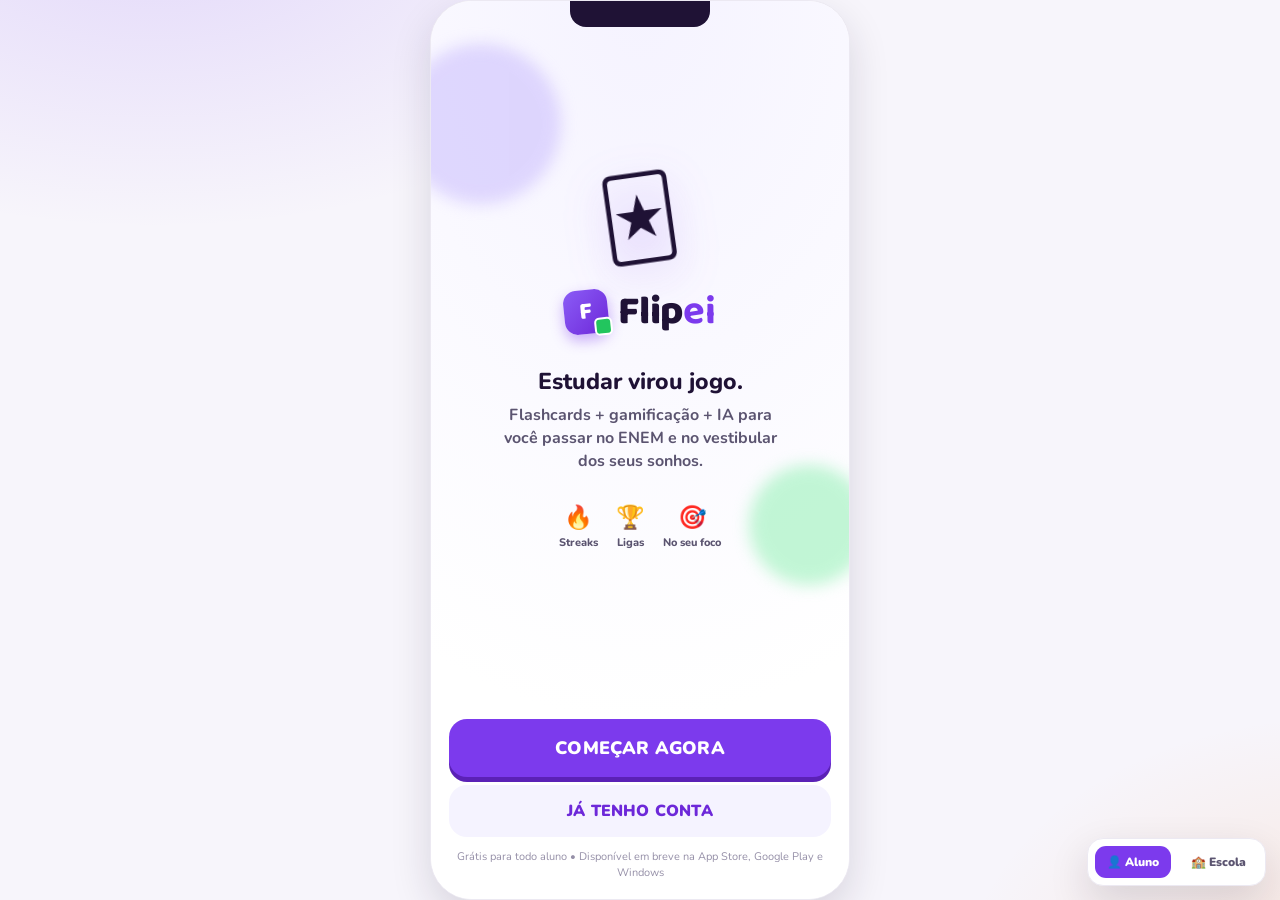
==== index.html @ 3f877727 "feat: protótipo de experiência Flipei (app do aluno + portal da escola) Protótipo frontend clicável " ====
<!DOCTYPE html>
<html lang="pt-BR">
<head>
  <meta charset="UTF-8" />
  <meta name="viewport" content="width=device-width, initial-scale=1.0, maximum-scale=1.0, user-scalable=no" />
  <meta name="theme-color" content="#7C3AED" />
  <title>Flipei — Estudar virou jogo</title>
  <meta name="description" content="Flipei: flashcards + gamificação + IA para ENEM e vestibulares. Protótipo de experiência." />
  <link rel="preconnect" href="https://fonts.googleapis.com" />
  <link rel="preconnect" href="https://fonts.gstatic.com" crossorigin />
  <link href="https://fonts.googleapis.com/css2?family=Nunito:ital,wght@0,400;0,600;0,700;0,800;0,900;1,700&family=Baloo+2:wght@500;600;700;800&display=swap" rel="stylesheet" />
  <link rel="stylesheet" href="assets/css/styles.css" />
</head>
<body>
  <!-- Confetti / FX canvas -->
  <canvas id="fx-canvas" aria-hidden="true"></canvas>

  <!-- App root -->
  <div id="app"></div>

  <!-- Toast layer -->
  <div id="toast-layer" aria-live="polite"></div>

  <script src="assets/js/data.js"></script>
  <script src="assets/js/ui.js"></script>
  <script src="assets/js/student.js"></script>
  <script src="assets/js/school.js"></script>
  <script src="assets/js/app.js"></script>
</body>
</html>
---- assets/css/styles.css ----
/* =========================================================================
   FLIPEI — Design System
   Paleta: Roxo (principal) + Verde-limão (acerto) + Laranja (streak) + Amarelo (XP)
   Fonte de tipografia: Baloo 2 (display/divertida) + Nunito (texto)
   ========================================================================= */

:root {
  /* Brand */
  --roxo-900: #4C1D95;
  --roxo-700: #6D28D9;
  --roxo-600: #7C3AED;   /* principal */
  --roxo-500: #8B5CF6;
  --roxo-300: #C4B5FD;
  --roxo-100: #EDE9FE;
  --roxo-50:  #F5F3FF;

  --verde-600: #16A34A;
  --verde-500: #22C55E;  /* acerto / sucesso */
  --verde-300: #86EFAC;
  --verde-100: #DCFCE7;

  --laranja-500: #FB923C; /* streak */
  --laranja-600: #F97316;
  --laranja-100: #FFEDD5;

  --amarelo-400: #FACC15; /* XP / gems */
  --amarelo-300: #FDE047;
  --amarelo-100: #FEF9C3;

  --vermelho-500: #EF4444; /* erro / vidas */
  --vermelho-100: #FEE2E2;

  --azul-500: #3B82F6;
  --rosa-500: #EC4899;

  /* Neutros */
  --ink: #1F1235;        /* texto principal (roxo-quase-preto) */
  --ink-soft: #5B5470;
  --ink-faint: #9690A8;
  --line: #ECE9F2;
  --line-strong: #DCD7E8;
  --bg: #F7F5FB;
  --surface: #FFFFFF;
  --surface-2: #FBFAFE;

  /* Sombras */
  --sh-sm: 0 1px 2px rgba(31,18,53,.06), 0 1px 3px rgba(31,18,53,.05);
  --sh-md: 0 6px 18px rgba(31,18,53,.08);
  --sh-lg: 0 16px 40px rgba(31,18,53,.14);
  --sh-pop: 0 10px 0 rgba(0,0,0,.10); /* botões 3D */

  --r-sm: 12px;
  --r-md: 18px;
  --r-lg: 26px;
  --r-xl: 34px;

  --grad-roxo: linear-gradient(135deg, #8B5CF6 0%, #6D28D9 100%);
  --grad-verde: linear-gradient(135deg, #4ADE80 0%, #16A34A 100%);
  --grad-streak: linear-gradient(135deg, #FDBA74 0%, #F97316 100%);
  --grad-xp: linear-gradient(135deg, #FDE047 0%, #F59E0B 100%);
  --grad-festa: linear-gradient(120deg,#8B5CF6,#EC4899,#FB923C,#FACC15);
}

/* ---------- Reset ---------- */
* { margin:0; padding:0; box-sizing:border-box; -webkit-tap-highlight-color: transparent; }
html, body { height:100%; }
body {
  font-family:'Nunito', system-ui, sans-serif;
  background: var(--bg);
  color: var(--ink);
  font-size:16px;
  line-height:1.45;
  overflow:hidden;
  position:fixed;
  inset:0;
}
h1,h2,h3,h4,.display { font-family:'Baloo 2', 'Nunito', sans-serif; line-height:1.15; }
button { font-family:inherit; cursor:pointer; border:none; background:none; color:inherit; }
img { max-width:100%; display:block; }
::selection { background: var(--roxo-300); }

/* Scroll helpers */
.scroll { overflow-y:auto; -webkit-overflow-scrolling:touch; scrollbar-width:thin; scrollbar-color: var(--roxo-300) transparent; }
.scroll::-webkit-scrollbar{ width:8px; }
.scroll::-webkit-scrollbar-thumb{ background:var(--roxo-300); border-radius:8px; }

/* =========================================================================
   FX canvas + Toasts
   ========================================================================= */
#fx-canvas{ position:fixed; inset:0; pointer-events:none; z-index:9000; }
#toast-layer{ position:fixed; left:50%; top:18px; transform:translateX(-50%); z-index:9500; display:flex; flex-direction:column; gap:8px; align-items:center; pointer-events:none; width:min(440px,92vw); }
.toast{
  background:var(--ink); color:#fff; padding:11px 16px; border-radius:14px;
  font-weight:800; font-size:14px; box-shadow:var(--sh-lg);
  display:flex; gap:9px; align-items:center; animation:toastIn .35s cubic-bezier(.2,1.4,.4,1) both;
}
.toast.success{ background:var(--verde-600); }
.toast.warn{ background:var(--laranja-600); }
.toast.brand{ background:var(--roxo-700); }
@keyframes toastIn{ from{opacity:0; transform:translateY(-16px) scale(.9);} }

/* =========================================================================
   App shell — frame
   ========================================================================= */
#app{ width:100%; height:100%; }

/* Stage centers the phone on desktop; full bleed on mobile */
.stage{
  width:100%; height:100%;
  display:flex; align-items:center; justify-content:center;
  background:
    radial-gradient(900px 500px at 12% -8%, rgba(139,92,246,.18), transparent 60%),
    radial-gradient(700px 500px at 105% 110%, rgba(251,146,60,.16), transparent 55%),
    var(--bg);
}

/* Phone (student app) */
.phone{
  position:relative;
  width:420px; max-width:100%;
  height:min(900px, 100%);
  background:var(--surface);
  border-radius:42px;
  box-shadow: var(--sh-lg);
  overflow:hidden;
  display:flex; flex-direction:column;
  border:1px solid var(--line);
}
.phone-notch{
  position:absolute; top:0; left:50%; transform:translateX(-50%);
  width:140px; height:26px; background:var(--ink); border-radius:0 0 16px 16px; z-index:60;
}
.screen{ flex:1; display:flex; flex-direction:column; min-height:0; position:relative; }
.screen-body{ flex:1; min-height:0; position:relative; }

@media (max-width:520px){
  .stage{ background:var(--surface); }
  .phone{ width:100%; height:100%; border-radius:0; border:none; box-shadow:none; }
  .phone-notch{ display:none; }
}

/* =========================================================================
   Buttons
   ========================================================================= */
.btn{
  display:inline-flex; align-items:center; justify-content:center; gap:9px;
  font-weight:900; font-size:16px; letter-spacing:.2px;
  padding:15px 22px; border-radius:18px; user-select:none;
  transition:transform .08s ease, filter .15s ease, box-shadow .15s ease;
  position:relative; text-transform:uppercase;
}
.btn:active{ transform:translateY(3px); }
.btn-3d{ box-shadow:0 5px 0 rgba(0,0,0,.18); }
.btn-3d:active{ box-shadow:0 1px 0 rgba(0,0,0,.18); }
.btn-roxo{ background:var(--roxo-600); color:#fff; box-shadow:0 5px 0 #5B21B6; }
.btn-roxo:active{ box-shadow:0 1px 0 #5B21B6; }
.btn-verde{ background:var(--verde-500); color:#fff; box-shadow:0 5px 0 var(--verde-600); }
.btn-verde:active{ box-shadow:0 1px 0 var(--verde-600); }
.btn-amarelo{ background:var(--amarelo-400); color:#7A4F01; box-shadow:0 5px 0 #D69E00; }
.btn-ghost{ background:var(--roxo-50); color:var(--roxo-700); }
.btn-outline{ background:#fff; color:var(--roxo-700); border:2px solid var(--line-strong); box-shadow:0 4px 0 var(--line-strong); }
.btn-outline:active{ box-shadow:0 1px 0 var(--line-strong); }
.btn-block{ width:100%; }
.btn-lg{ font-size:18px; padding:17px 24px; }
.btn-sm{ font-size:13px; padding:9px 14px; border-radius:13px; }
.btn[disabled]{ opacity:.45; pointer-events:none; }

.icon-btn{ width:42px; height:42px; border-radius:14px; display:grid; place-items:center; font-size:20px; background:var(--roxo-50); color:var(--roxo-700); }

/* =========================================================================
   Generic UI
   ========================================================================= */
.card{ background:var(--surface); border:1px solid var(--line); border-radius:var(--r-md); box-shadow:var(--sh-sm); }
.pad{ padding:18px; }
.row{ display:flex; align-items:center; gap:12px; }
.col{ display:flex; flex-direction:column; }
.between{ justify-content:space-between; }
.center{ align-items:center; justify-content:center; }
.wrap{ flex-wrap:wrap; }
.grow{ flex:1; }
.gap6{ gap:6px;} .gap8{gap:8px;} .gap10{gap:10px;} .gap12{gap:12px;} .gap16{gap:16px;} .gap20{gap:20px;}
.mt4{margin-top:4px;} .mt8{margin-top:8px;} .mt12{margin-top:12px;} .mt16{margin-top:16px;} .mt20{margin-top:20px;} .mt24{margin-top:24px;}
.muted{ color:var(--ink-soft); } .faint{ color:var(--ink-faint); }
.tcenter{ text-align:center; }
.h1{ font-size:30px; font-weight:800; }
.h2{ font-size:23px; font-weight:800; }
.h3{ font-size:19px; font-weight:800; }
.eyebrow{ font-weight:900; text-transform:uppercase; letter-spacing:1.4px; font-size:12px; color:var(--roxo-600); }
.small{ font-size:13px; } .tiny{ font-size:11px; }
.b{ font-weight:800; } .b9{ font-weight:900; }

.pill{ display:inline-flex; align-items:center; gap:6px; padding:6px 12px; border-radius:999px; font-weight:800; font-size:13px; background:var(--roxo-50); color:var(--roxo-700); }
.pill.gray{ background:#F1EFF6; color:var(--ink-soft); }
.pill.green{ background:var(--verde-100); color:var(--verde-600); }
.pill.orange{ background:var(--laranja-100); color:var(--laranja-600); }
.pill.outline{ background:#fff; border:1.5px solid var(--line-strong); color:var(--ink-soft); }

.tag-stat{ display:inline-flex; align-items:center; gap:6px; font-weight:900; font-size:15px; padding:7px 12px; border-radius:14px; }
.tag-streak{ background:var(--laranja-100); color:var(--laranja-600); }
.tag-xp{ background:var(--amarelo-100); color:#B45309; }
.tag-gem{ background:#E0F2FE; color:#0369A1; }
.tag-life{ background:var(--vermelho-100); color:var(--vermelho-500); }

/* Progress */
.bar{ height:14px; background:var(--line); border-radius:999px; overflow:hidden; }
.bar > span{ display:block; height:100%; border-radius:999px; background:var(--grad-verde); transition:width .5s cubic-bezier(.2,1,.3,1); }
.bar.xp > span{ background:var(--grad-xp); }
.bar.roxo > span{ background:var(--grad-roxo); }
.bar.thin{ height:9px; }

/* Avatar */
.avatar{ width:46px; height:46px; border-radius:50%; display:grid; place-items:center; font-weight:900; color:#fff; font-size:18px; flex:none; }

/* Topbar (student) */
.topbar{ display:flex; align-items:center; justify-content:space-between; padding:16px 18px 10px; gap:10px; }
.topbar .brand-mini{ display:flex; align-items:center; gap:9px; font-family:'Baloo 2'; font-weight:800; font-size:20px; color:var(--roxo-700); }

/* Bottom nav */
.tabbar{
  display:flex; align-items:stretch; justify-content:space-around;
  background:#fff; border-top:1px solid var(--line); padding:8px 6px calc(8px + env(safe-area-inset-bottom));
}
.tab{ flex:1; display:flex; flex-direction:column; align-items:center; gap:3px; padding:7px 4px; border-radius:14px; color:var(--ink-faint); font-weight:800; font-size:11px; transition:.15s; }
.tab .ic{ font-size:23px; line-height:1; transition:transform .15s; }
.tab.active{ color:var(--roxo-700); background:var(--roxo-50); }
.tab.active .ic{ transform:translateY(-1px) scale(1.12); }

/* =========================================================================
   Logo mark
   ========================================================================= */
.logo{ display:inline-flex; align-items:center; gap:10px; }
.logo .mark{
  width:44px; height:44px; border-radius:13px; background:var(--grad-roxo);
  display:grid; place-items:center; color:#fff; font-family:'Baloo 2'; font-weight:800; font-size:24px;
  box-shadow:0 6px 14px rgba(124,58,237,.4); transform:rotate(-6deg);
  position:relative;
}
.logo .mark::after{ content:""; position:absolute; right:-3px; bottom:-3px; width:14px; height:14px; border-radius:5px; background:var(--verde-500); border:2px solid #fff; }
.logo .word{ font-family:'Baloo 2'; font-weight:800; font-size:27px; color:var(--ink); letter-spacing:-.3px; }
.logo .word b{ color:var(--roxo-600); }

/* =========================================================================
   Onboarding / Role select
   ========================================================================= */
.onb{ height:100%; display:flex; flex-direction:column; }
.onb .hero{ flex:1; display:flex; flex-direction:column; align-items:center; justify-content:center; text-align:center; gap:18px; padding:30px; position:relative; overflow:hidden; }
.onb .blob{ position:absolute; border-radius:50%; filter:blur(8px); opacity:.5; }

.choice{
  width:100%; text-align:left; background:#fff; border:2px solid var(--line); border-radius:20px; padding:16px;
  display:flex; gap:14px; align-items:center; transition:.15s; box-shadow:0 4px 0 var(--line);
}
.choice:active{ transform:translateY(3px); box-shadow:0 1px 0 var(--line); }
.choice.sel{ border-color:var(--roxo-500); background:var(--roxo-50); box-shadow:0 4px 0 var(--roxo-300); }
.choice .emoji{ width:50px; height:50px; border-radius:14px; background:var(--roxo-50); display:grid; place-items:center; font-size:26px; flex:none; }
.choice.sel .emoji{ background:#fff; }

.dots{ display:flex; gap:7px; justify-content:center; }
.dots i{ width:8px; height:8px; border-radius:50%; background:var(--line-strong); display:block; transition:.2s; }
.dots i.on{ width:24px; border-radius:5px; background:var(--roxo-500); }

/* =========================================================================
   Learning path (trilha)
   ========================================================================= */
.path{ display:flex; flex-direction:column; align-items:center; gap:6px; padding:14px 0 30px; }
.node{ position:relative; display:flex; flex-direction:column; align-items:center; }
.node .bubble{
  width:74px; height:74px; border-radius:50%; display:grid; place-items:center; font-size:30px; color:#fff;
  box-shadow:0 7px 0 rgba(0,0,0,.16); transition:transform .1s; position:relative;
}
.node .bubble:active{ transform:translateY(4px); box-shadow:0 3px 0 rgba(0,0,0,.16); }
.node.done .bubble{ background:var(--grad-verde); box-shadow:0 7px 0 var(--verde-600); }
.node.current .bubble{ background:var(--grad-roxo); box-shadow:0 7px 0 #5B21B6; animation:bob 1.8s ease-in-out infinite; }
.node.locked .bubble{ background:#D9D4E6; box-shadow:0 7px 0 #C3BCD6; color:#fff; }
.node .label{ font-weight:900; font-size:13px; margin-top:8px; color:var(--ink-soft); max-width:150px; text-align:center; }
.node .crown{ position:absolute; top:-14px; font-size:20px; }
.start-here{ position:absolute; top:-44px; background:#fff; border:2px solid var(--roxo-200,#DDD6FE); color:var(--roxo-700); font-weight:900; font-size:12px; padding:6px 12px; border-radius:12px; box-shadow:var(--sh-md); white-space:nowrap; }
.start-here::after{ content:""; position:absolute; bottom:-7px; left:50%; transform:translateX(-50%) rotate(45deg); width:12px; height:12px; background:#fff; border-right:2px solid #DDD6FE; border-bottom:2px solid #DDD6FE; }
@keyframes bob{ 0%,100%{ transform:translateY(0);} 50%{ transform:translateY(-6px);} }

.unit-banner{ background:var(--grad-roxo); color:#fff; border-radius:20px; padding:16px 18px; display:flex; justify-content:space-between; align-items:center; box-shadow:var(--sh-md); }

/* =========================================================================
   Flashcard game
   ========================================================================= */
.game{ height:100%; display:flex; flex-direction:column; background:var(--surface-2); }
.game-top{ display:flex; align-items:center; gap:12px; padding:14px 16px; }
.game-top .bar{ flex:1; }
.combo{ position:absolute; right:16px; top:54px; font-family:'Baloo 2'; font-weight:800; color:var(--laranja-600); font-size:15px; opacity:0; transition:.2s; }
.combo.show{ opacity:1; animation:pop .4s; }
@keyframes pop{ from{ transform:scale(.6);} to{ transform:scale(1);} }

.card-area{ flex:1; display:flex; align-items:center; justify-content:center; padding:10px 20px; min-height:0; perspective:1600px; }
.flashcard{ width:100%; max-width:340px; aspect-ratio:3/4; position:relative; transform-style:preserve-3d; transition:transform .6s cubic-bezier(.2,.8,.2,1); cursor:pointer; }
.flashcard.flipped{ transform:rotateY(180deg); }
.face{
  position:absolute; inset:0; border-radius:26px; backface-visibility:hidden;
  display:flex; flex-direction:column; padding:24px; box-shadow:var(--sh-lg); border:1px solid var(--line);
}
.face.front{ background:#fff; }
.face.back{ background:linear-gradient(160deg,#fff, var(--roxo-50)); transform:rotateY(180deg); }
.face .subject-tag{ align-self:flex-start; }
.face .q{ flex:1; display:flex; align-items:center; justify-content:center; text-align:center; font-family:'Baloo 2'; font-weight:600; font-size:22px; color:var(--ink); }
.face .a-label{ font-weight:900; text-transform:uppercase; letter-spacing:1px; font-size:12px; color:var(--roxo-600); }
.face .hint{ text-align:center; color:var(--ink-faint); font-weight:800; font-size:13px; }
.flip-hint{ position:absolute; bottom:14px; left:0; right:0; text-align:center; color:var(--ink-faint); font-weight:800; font-size:12px; }

.rate-grid{ display:grid; grid-template-columns:repeat(4,1fr); gap:8px; padding:14px 16px calc(16px + env(safe-area-inset-bottom)); }
.rate{ display:flex; flex-direction:column; align-items:center; gap:3px; padding:11px 4px; border-radius:16px; font-weight:900; font-size:12px; color:#fff; box-shadow:0 4px 0 rgba(0,0,0,.16); transition:transform .08s; }
.rate:active{ transform:translateY(3px); box-shadow:0 1px 0 rgba(0,0,0,.16); }
.rate .ic{ font-size:20px; }
.rate.err{ background:var(--vermelho-500); box-shadow:0 4px 0 #B91C1C; }
.rate.hard{ background:var(--laranja-500); box-shadow:0 4px 0 var(--laranja-600); }
.rate.good{ background:var(--verde-500); box-shadow:0 4px 0 var(--verde-600); }
.rate.easy{ background:var(--azul-500); box-shadow:0 4px 0 #2563EB; }
.rate .when{ font-size:10px; opacity:.85; font-weight:800; }

.reveal-hint{ padding:14px 16px calc(16px + env(safe-area-inset-bottom)); }

/* floating +XP */
.xp-float{ position:absolute; font-family:'Baloo 2'; font-weight:800; color:var(--amarelo-400); font-size:24px; text-shadow:0 2px 0 #B45309; pointer-events:none; animation:xpUp 1s ease-out forwards; z-index:50; }
@keyframes xpUp{ 0%{opacity:0; transform:translateY(10px) scale(.6);} 25%{opacity:1;} 100%{opacity:0; transform:translateY(-60px) scale(1.1);} }

/* Session complete */
.complete{ height:100%; display:flex; flex-direction:column; align-items:center; justify-content:center; text-align:center; gap:8px; padding:30px; position:relative; }
.trophy{ font-size:84px; animation:bob 2s ease-in-out infinite; filter:drop-shadow(0 12px 18px rgba(124,58,237,.35)); }
.stat-cards{ display:grid; grid-template-columns:1fr 1fr; gap:12px; width:100%; }
.stat-tile{ border-radius:18px; padding:14px; text-align:left; color:#fff; }
.stat-tile .v{ font-family:'Baloo 2'; font-weight:800; font-size:26px; }
.stat-tile .k{ font-weight:800; font-size:12px; opacity:.92; text-transform:uppercase; letter-spacing:.5px; }

/* =========================================================================
   Ranking / Ligas
   ========================================================================= */
.league-head{ background:var(--grad-roxo); color:#fff; padding:22px 18px; text-align:center; }
.seg{ display:flex; gap:6px; background:#F1EFF6; padding:5px; border-radius:14px; }
.seg button{ flex:1; padding:9px; border-radius:10px; font-weight:900; font-size:13px; color:var(--ink-soft); }
.seg button.on{ background:#fff; color:var(--roxo-700); box-shadow:var(--sh-sm); }

.rank-row{ display:flex; align-items:center; gap:12px; padding:12px 14px; border-radius:16px; background:#fff; border:1px solid var(--line); }
.rank-row.me{ border-color:var(--roxo-400,#A78BFA); background:var(--roxo-50); box-shadow:0 4px 0 var(--roxo-300); }
.rank-pos{ width:30px; text-align:center; font-family:'Baloo 2'; font-weight:800; font-size:18px; color:var(--ink-faint); }
.rank-row.top1 .rank-pos{ color:#EAB308; } .rank-row.top2 .rank-pos{ color:#94A3B8; } .rank-row.top3 .rank-pos{ color:#B45309; }
.promo-line{ display:flex; align-items:center; gap:10px; color:var(--verde-600); font-weight:900; font-size:12px; text-transform:uppercase; letter-spacing:.5px; }
.promo-line::before,.promo-line::after{ content:""; flex:1; height:2px; background:var(--verde-300); border-radius:2px; }

/* =========================================================================
   Profile / stats
   ========================================================================= */
.kpi{ background:#fff; border:1px solid var(--line); border-radius:18px; padding:14px; }
.kpi .v{ font-family:'Baloo 2'; font-weight:800; font-size:26px; }
.kpi .k{ color:var(--ink-soft); font-weight:800; font-size:12px; }

.subj-row{ display:flex; align-items:center; gap:12px; }
.subj-ic{ width:40px; height:40px; border-radius:12px; display:grid; place-items:center; font-size:20px; flex:none; }

.ach{ display:flex; gap:12px; align-items:center; padding:12px; border-radius:16px; border:1px solid var(--line); background:#fff; }
.ach .medal{ width:48px; height:48px; border-radius:14px; display:grid; place-items:center; font-size:24px; flex:none; }
.ach.locked{ opacity:.5; filter:grayscale(.6); }

.cal{ display:grid; grid-template-columns:repeat(7,1fr); gap:6px; }
.cal .d{ aspect-ratio:1; border-radius:8px; background:var(--line); display:grid; place-items:center; font-size:11px; font-weight:800; color:var(--ink-faint); }
.cal .d.l1{ background:var(--verde-100); color:var(--verde-600);} .cal .d.l2{ background:var(--verde-300); color:#14532d;} .cal .d.l3{ background:var(--verde-500); color:#fff;} .cal .d.l4{ background:var(--verde-600); color:#fff;}

/* Personalização */
.opt-chip{ padding:10px 14px; border-radius:14px; border:2px solid var(--line); background:#fff; font-weight:800; font-size:14px; color:var(--ink-soft); transition:.12s; }
.opt-chip.on{ border-color:var(--roxo-500); background:var(--roxo-50); color:var(--roxo-700); }
.uni-card{ display:flex; align-items:center; gap:14px; padding:14px; border-radius:18px; border:2px solid var(--line); background:#fff; }
.uni-card.on{ border-color:var(--roxo-500); background:var(--roxo-50); box-shadow:0 4px 0 var(--roxo-300); }
.uni-logo{ width:48px; height:48px; border-radius:12px; display:grid; place-items:center; font-family:'Baloo 2'; font-weight:800; color:#fff; font-size:16px; flex:none; }

.ai-card{ background:linear-gradient(135deg,#312E81,#6D28D9); color:#fff; border-radius:20px; padding:18px; position:relative; overflow:hidden; }
.ai-card .spark{ position:absolute; right:-10px; top:-10px; font-size:90px; opacity:.18; }

/* =========================================================================
   SCHOOL PORTAL (desktop / professional)
   ========================================================================= */
.portal{ display:flex; height:100%; width:100%; background:#F4F6FB; }
.side{
  width:248px; flex:none; background:#1A1130; color:#CFC8E6; display:flex; flex-direction:column; padding:18px 14px;
}
.side .logo .word{ color:#fff; } .side .logo .word b{ color:var(--roxo-300); }
.side .nav{ margin-top:18px; display:flex; flex-direction:column; gap:4px; }
.side .nav a{ display:flex; align-items:center; gap:11px; padding:11px 13px; border-radius:12px; font-weight:800; font-size:14px; color:#B8AFD6; cursor:pointer; transition:.12s; }
.side .nav a:hover{ background:rgba(255,255,255,.06); color:#fff; }
.side .nav a.on{ background:var(--roxo-600); color:#fff; box-shadow:0 6px 16px rgba(124,58,237,.4); }
.side .nav a .ic{ font-size:18px; width:22px; text-align:center; }
.side .school-chip{ margin-top:auto; background:rgba(255,255,255,.06); border-radius:14px; padding:12px; display:flex; gap:10px; align-items:center; }

.portal-main{ flex:1; min-width:0; display:flex; flex-direction:column; }
.portal-top{ height:64px; flex:none; background:#fff; border-bottom:1px solid #E7E9F2; display:flex; align-items:center; justify-content:space-between; padding:0 24px; }
.portal-body{ flex:1; overflow-y:auto; padding:24px; }
.portal-body .maxw{ max-width:1180px; margin:0 auto; }

.grid-kpi{ display:grid; grid-template-columns:repeat(4,1fr); gap:16px; }
.pcard{ background:#fff; border:1px solid #E7E9F2; border-radius:18px; padding:18px; }
.pcard .v{ font-family:'Baloo 2'; font-weight:800; font-size:30px; color:var(--ink); }
.pcard .k{ color:#6B7280; font-weight:800; font-size:13px; }
.pcard .delta{ font-weight:900; font-size:12px; padding:3px 8px; border-radius:8px; }
.delta.up{ background:var(--verde-100); color:var(--verde-600);} .delta.down{ background:var(--vermelho-100); color:var(--vermelho-500); }

.grid-2{ display:grid; grid-template-columns:1.6fr 1fr; gap:16px; }
.grid-2b{ display:grid; grid-template-columns:1fr 1fr; gap:16px; }

table.tbl{ width:100%; border-collapse:collapse; font-size:14px; }
table.tbl th{ text-align:left; font-weight:900; color:#6B7280; font-size:12px; text-transform:uppercase; letter-spacing:.4px; padding:10px 12px; border-bottom:2px solid #EEF0F6; }
table.tbl td{ padding:12px; border-bottom:1px solid #F1F3F9; }
table.tbl tr:hover td{ background:#FAFBFE; cursor:pointer; }
.dot{ width:9px; height:9px; border-radius:50%; display:inline-block; }
.dot.g{ background:var(--verde-500);} .dot.y{ background:var(--amarelo-400);} .dot.r{ background:var(--vermelho-500);} .dot.o{background:var(--laranja-500);}

.heat{ display:inline-block; padding:5px 9px; border-radius:8px; font-weight:900; font-size:12px; }

/* SVG charts */
.chart{ width:100%; }
.legend{ display:flex; gap:16px; flex-wrap:wrap; }
.legend span{ display:flex; align-items:center; gap:6px; font-weight:800; font-size:12px; color:#6B7280; }
.legend i{ width:12px; height:12px; border-radius:4px; display:block; }

/* Insight / suggestion box */
.insight{ border-left:4px solid var(--roxo-500); background:var(--roxo-50); border-radius:0 14px 14px 0; padding:14px 16px; }

/* role-switch floating */
.role-switch{ position:fixed; right:14px; bottom:14px; z-index:8000; display:flex; gap:8px; background:#fff; padding:7px; border-radius:16px; box-shadow:var(--sh-lg); border:1px solid var(--line); }
.role-switch button{ padding:8px 12px; border-radius:11px; font-weight:900; font-size:12px; color:var(--ink-soft); }
.role-switch button.on{ background:var(--roxo-600); color:#fff; }
@media (max-width:520px){ .role-switch{ bottom:auto; top:8px; right:8px; transform:scale(.9); } }

/* school responsive: collapse sidebar */
@media (max-width:860px){
  .side{ width:64px; padding:14px 8px; }
  .side .logo .word, .side .nav a span.t, .side .school-chip .col{ display:none; }
  .side .nav a{ justify-content:center; }
  .grid-kpi{ grid-template-columns:1fr 1fr; }
  .grid-2,.grid-2b{ grid-template-columns:1fr; }
}

/* fade transitions between screens */
.fade-in{ animation:fadeIn .28s ease both; }
@keyframes fadeIn{ from{ opacity:0; transform:translateY(8px);} }
.slide-in{ animation:slideIn .3s cubic-bezier(.2,.8,.2,1) both; }
@keyframes slideIn{ from{ opacity:0; transform:translateX(24px);} }

/* misc */
.divider{ height:1px; background:var(--line); }
.hr-pad{ padding:0 18px; }
.section{ padding:6px 18px 18px; }
.empty-space{ height:14px; }
a.link{ color:var(--roxo-600); font-weight:800; cursor:pointer; }
.center-abs{ position:absolute; inset:0; display:grid; place-items:center; }
.shimmer{ background:linear-gradient(90deg,#eee,#f7f7f7,#eee); background-size:200% 100%; animation:shim 1.2s infinite; }
@keyframes shim{ to{ background-position:-200% 0; } }
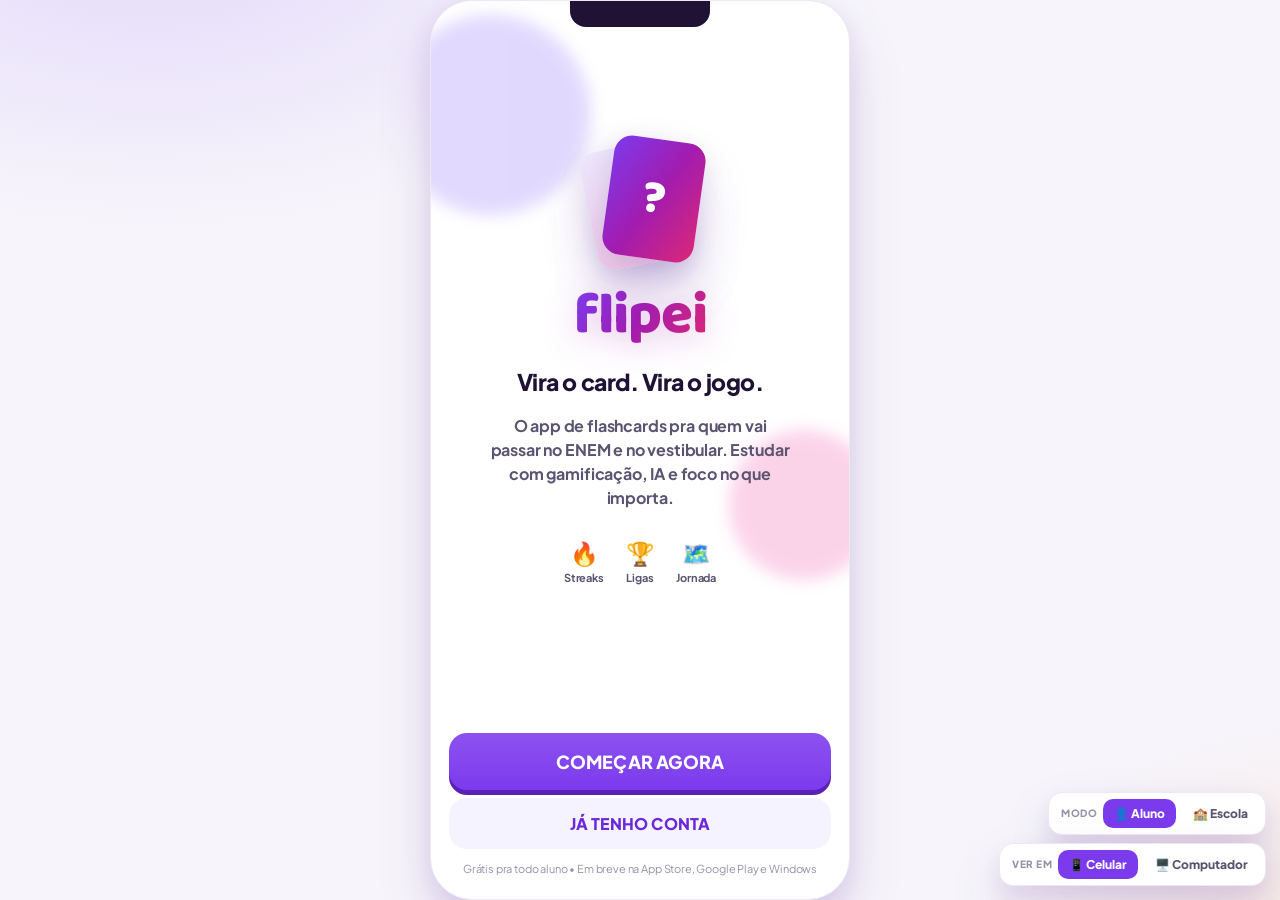
==== commit 5a2618e9: "redesign: elevação visual premium (tipografia, ícones de linha, profundidade, foco) - Tipografia: Pl" ====
--- a/index.html
+++ b/index.html
@@ -8,7 +8,7 @@
   <meta name="description" content="Flipei: flashcards + gamificação + IA para ENEM e vestibulares. Protótipo de experiência." />
   <link rel="preconnect" href="https://fonts.googleapis.com" />
   <link rel="preconnect" href="https://fonts.gstatic.com" crossorigin />
-  <link href="https://fonts.googleapis.com/css2?family=Nunito:ital,wght@0,400;0,600;0,700;0,800;0,900;1,700&family=Baloo+2:wght@500;600;700;800&display=swap" rel="stylesheet" />
+  <link href="https://fonts.googleapis.com/css2?family=Plus+Jakarta+Sans:ital,wght@0,400;0,500;0,600;0,700;0,800;1,600&family=Nunito:wght@400;600;700;800;900&family=Baloo+2:wght@500;600;700;800&display=swap" rel="stylesheet" />
   <link rel="stylesheet" href="assets/css/styles.css" />
 </head>
 <body>
--- a/assets/css/styles.css
+++ b/assets/css/styles.css
@@ -43,17 +43,19 @@
   --surface: #FFFFFF;
   --surface-2: #FBFAFE;
 
-  /* Sombras */
-  --sh-sm: 0 1px 2px rgba(31,18,53,.06), 0 1px 3px rgba(31,18,53,.05);
-  --sh-md: 0 6px 18px rgba(31,18,53,.08);
-  --sh-lg: 0 16px 40px rgba(31,18,53,.14);
+  /* Sombras (suaves, em camadas, com leve tinta roxa — feel premium 2026) */
+  --sh-sm: 0 1px 2px rgba(76,29,149,.05), 0 2px 6px rgba(76,29,149,.05);
+  --sh-md: 0 4px 10px rgba(76,29,149,.06), 0 12px 24px rgba(76,29,149,.07);
+  --sh-lg: 0 10px 24px rgba(76,29,149,.10), 0 28px 56px rgba(76,29,149,.14);
   --sh-pop: 0 10px 0 rgba(0,0,0,.10); /* botões 3D */
+  --ring: 0 0 0 3px rgba(124,58,237,.30); /* foco acessível */
 
   --r-sm: 12px;
   --r-md: 18px;
   --r-lg: 26px;
   --r-xl: 34px;
 
+  --grad-brand: linear-gradient(120deg, #7C3AED 0%, #A21CAF 50%, #DB2777 100%);
   --grad-roxo: linear-gradient(135deg, #8B5CF6 0%, #6D28D9 100%);
   --grad-verde: linear-gradient(135deg, #4ADE80 0%, #16A34A 100%);
   --grad-streak: linear-gradient(135deg, #FDBA74 0%, #F97316 100%);
@@ -65,14 +67,17 @@
 * { margin:0; padding:0; box-sizing:border-box; -webkit-tap-highlight-color: transparent; }
 html, body { height:100%; }
 body {
-  font-family:'Nunito', system-ui, sans-serif;
+  font-family:'Plus Jakarta Sans','Nunito', system-ui, sans-serif;
   background: var(--bg);
   color: var(--ink);
   font-size:16px;
-  line-height:1.45;
+  line-height:1.5;
+  letter-spacing:-0.01em;
   overflow:hidden;
   position:fixed;
   inset:0;
+  -webkit-font-smoothing:antialiased;
+  text-rendering:optimizeLegibility;
 }
 h1,h2,h3,h4,.display { font-family:'Baloo 2', 'Nunito', sans-serif; line-height:1.15; }
 button { font-family:inherit; cursor:pointer; border:none; background:none; color:inherit; }
@@ -226,18 +231,24 @@
 .tab.active .ic{ transform:translateY(-1px) scale(1.12); }
 
 /* =========================================================================
-   Logo mark
-   ========================================================================= */
-.logo{ display:inline-flex; align-items:center; gap:10px; }
-.logo .mark{
-  width:44px; height:44px; border-radius:13px; background:var(--grad-roxo);
-  display:grid; place-items:center; color:#fff; font-family:'Baloo 2'; font-weight:800; font-size:24px;
-  box-shadow:0 6px 14px rgba(124,58,237,.4); transform:rotate(-6deg);
-  position:relative;
-}
-.logo .mark::after{ content:""; position:absolute; right:-3px; bottom:-3px; width:14px; height:14px; border-radius:5px; background:var(--verde-500); border:2px solid #fff; }
-.logo .word{ font-family:'Baloo 2'; font-weight:800; font-size:27px; color:var(--ink); letter-spacing:-.3px; }
-.logo .word b{ color:var(--roxo-600); }
+   Logo — wordmark "flipei" minúsculo com gradiente roxo→magenta
+   ========================================================================= */
+.logo-word{
+  font-family:'Baloo 2','Nunito',sans-serif; font-weight:800; letter-spacing:-1px; line-height:1;
+  background:var(--grad-brand); -webkit-background-clip:text; background-clip:text;
+  -webkit-text-fill-color:transparent; color:transparent; display:inline-block;
+}
+.logo-word.light{ background:linear-gradient(120deg,#C4B5FD,#F0ABFC,#F9A8D4); -webkit-background-clip:text; background-clip:text; }
+.logo-hero{ display:flex; align-items:center; justify-content:center; }
+.logo-hero .logo-word{ filter:drop-shadow(0 8px 16px rgba(168,28,175,.25)); }
+
+/* splash flip illustration (CSS puro) */
+.flip-illo{ position:relative; width:120px; height:130px; margin-bottom:4px; }
+.flip-illo .fi-card{ position:absolute; width:92px; height:120px; border-radius:18px; box-shadow:var(--sh-lg); }
+.flip-illo .fi-back{ left:8px; top:6px; background:linear-gradient(160deg,#EDE9FE,#FBCFE8); transform:rotate(-12deg); }
+.flip-illo .fi-front{ right:0; top:0; background:var(--grad-brand); transform:rotate(8deg); display:grid; place-items:center; animation:bob 2.4s ease-in-out infinite; }
+.flip-illo .fi-front span{ font-family:'Baloo 2'; font-weight:800; font-size:46px; color:#fff; }
+.splash-hero{ gap:14px; }
 
 /* =========================================================================
    Onboarding / Role select
@@ -420,11 +431,49 @@
 /* Insight / suggestion box */
 .insight{ border-left:4px solid var(--roxo-500); background:var(--roxo-50); border-radius:0 14px 14px 0; padding:14px 16px; }
 
-/* role-switch floating */
-.role-switch{ position:fixed; right:14px; bottom:14px; z-index:8000; display:flex; gap:8px; background:#fff; padding:7px; border-radius:16px; box-shadow:var(--sh-lg); border:1px solid var(--line); }
-.role-switch button{ padding:8px 12px; border-radius:11px; font-weight:900; font-size:12px; color:var(--ink-soft); }
-.role-switch button.on{ background:var(--roxo-600); color:#fff; }
-@media (max-width:520px){ .role-switch{ bottom:auto; top:8px; right:8px; transform:scale(.9); } }
+/* floating view controls (demo): modo Aluno/Escola + Celular/Computador */
+.view-controls{ position:fixed; right:14px; bottom:14px; z-index:8000; display:flex; flex-direction:column; gap:8px; align-items:flex-end; }
+.vc-group{ display:flex; align-items:center; gap:6px; background:#fff; padding:6px; border-radius:14px; box-shadow:var(--sh-lg); border:1px solid var(--line); }
+.vc-group .vc-lbl{ font-size:10px; font-weight:900; text-transform:uppercase; letter-spacing:.5px; color:var(--ink-faint); padding-left:6px; }
+.vc-group button{ padding:7px 11px; border-radius:10px; font-weight:900; font-size:12px; color:var(--ink-soft); white-space:nowrap; }
+.vc-group button.on{ background:var(--roxo-600); color:#fff; }
+@media (max-width:560px){ .view-controls{ bottom:auto; top:8px; right:8px; transform:scale(.88); transform-origin:top right; } }
+
+/* text inputs (onboarding / forms) */
+.onb-input{ width:100%; border:2px solid var(--line-strong); border-radius:14px; padding:13px 15px; font-family:inherit; font-weight:700; font-size:15px; color:var(--ink); margin-top:4px; background:#fff; transition:border-color .15s; }
+.onb-input:focus{ outline:none; border-color:var(--roxo-500); }
+.onb-input::placeholder{ color:var(--ink-faint); font-weight:600; }
+select.onb-input{ appearance:none; cursor:pointer; }
+.onb-input-wrap{ margin-top:14px; }
+
+/* =========================================================================
+   DESKTOP web shell (app do aluno em "Computador")
+   ========================================================================= */
+.webcard{ width:min(460px,94vw); max-height:94vh; background:var(--surface); border-radius:28px; box-shadow:var(--sh-lg); overflow:hidden; display:flex; flex-direction:column; border:1px solid var(--line); }
+.webcard .onb{ height:auto; }
+
+.webwrap{ display:flex; height:100%; width:100%; background:var(--bg); }
+.webside{
+  width:248px; flex:none; background:#fff; border-right:1px solid var(--line);
+  display:flex; flex-direction:column; padding:18px 12px; gap:4px;
+}
+.webnavlist{ display:flex; flex-direction:column; gap:4px; margin-top:6px; padding:0 4px; }
+.webnav{ display:flex; align-items:center; gap:12px; padding:12px 14px; border-radius:14px; font-weight:800; font-size:15px; color:var(--ink-soft); }
+.webnav .ic{ font-size:20px; }
+.webnav:hover{ background:var(--roxo-50); color:var(--roxo-700); }
+.webnav.on{ background:var(--roxo-50); color:var(--roxo-700); box-shadow:inset 0 0 0 2px var(--roxo-300); }
+.webuser{ margin-top:auto; display:flex; gap:10px; align-items:center; padding:10px 12px; border-radius:14px; background:var(--surface-2); border:1px solid var(--line); }
+.webmain{ flex:1; min-width:0; display:flex; justify-content:center; }
+.webcol{ width:100%; max-width:560px; padding:18px 0 60px; }
+.webcol .topbar{ padding-top:8px; }
+
+@media (max-width:900px){
+  .webside{ width:72px; padding:14px 8px; }
+  .webside .logo-word, .webnav span:not(.ic), .webuser .col, .webside .btn span, .webside .btn{ }
+  .webside > div:first-child{ display:flex; justify-content:center; }
+  .webnav{ justify-content:center; } .webnav span:not(.ic){ display:none; }
+  .webuser .col{ display:none; }
+}
 
 /* school responsive: collapse sidebar */
 @media (max-width:860px){
@@ -440,6 +489,75 @@
 @keyframes fadeIn{ from{ opacity:0; transform:translateY(8px);} }
 .slide-in{ animation:slideIn .3s cubic-bezier(.2,.8,.2,1) both; }
 @keyframes slideIn{ from{ opacity:0; transform:translateX(24px);} }
+
+/* =========================================================================
+   DECKS (catálogo / meus decks)
+   ========================================================================= */
+.cat-mat{ border-top:1px solid var(--line); padding-top:12px; }
+.cat-sub{ padding-left:6px; }
+.deck-row{ display:flex; align-items:center; gap:10px; padding:10px 11px; border:1px solid var(--line); border-radius:13px; margin-bottom:6px; background:#fff; }
+
+/* =========================================================================
+   JORNADA — mapa de fases (gamificação)
+   ========================================================================= */
+.tier-badge{ width:48px; height:48px; border-radius:14px; display:grid; place-items:center; font-size:26px; flex:none; }
+
+.jornada-head{ color:#fff; padding:22px 18px; text-align:center; }
+.jornada-head .h2{ color:#fff; }
+
+.tier-track{ display:flex; align-items:flex-start; justify-content:space-between; gap:4px; }
+.tier-step{ flex:1; display:flex; flex-direction:column; align-items:center; gap:5px; position:relative; }
+.tier-step::before{ content:""; position:absolute; top:19px; left:-50%; width:100%; height:3px; background:var(--line-strong); z-index:0; }
+.tier-step:first-child::before{ display:none; }
+.tier-step.past::before, .tier-step.now::before{ background:var(--roxo-400,#A78BFA); }
+.tier-dot{ width:40px; height:40px; border-radius:50%; display:grid; place-items:center; font-size:19px; background:var(--line); position:relative; z-index:1; box-shadow:0 2px 0 rgba(0,0,0,.08); }
+.tier-step.now .tier-dot{ transform:scale(1.18); box-shadow:0 0 0 4px var(--roxo-100); }
+
+/* winding path */
+.jpath{ display:flex; flex-direction:column; align-items:center; gap:4px; padding:18px 0 6px; position:relative; }
+.jnode{ display:flex; flex-direction:column; align-items:center; position:relative; padding:6px 0; }
+.jbubble{ width:66px; height:66px; border-radius:50%; display:grid; place-items:center; font-family:'Baloo 2'; font-weight:800; font-size:26px; color:#fff; box-shadow:0 6px 0 rgba(0,0,0,.14); }
+.jlabel{ font-weight:800; font-size:12px; color:var(--ink-soft); margin-top:6px; text-align:center; max-width:150px; }
+.jnode.done .jbubble{ background:var(--grad-verde); box-shadow:0 6px 0 var(--verde-600); }
+.jnode.current .jbubble{ background:var(--grad-brand); box-shadow:0 6px 0 #5B21B6; animation:bob 1.8s ease-in-out infinite; transform:scale(1.12); }
+.jnode.next .jbubble{ background:var(--grad-xp); box-shadow:0 6px 0 #B45309; }
+.jnode.future .jbubble{ background:#D9D4E6; color:#fff; box-shadow:0 6px 0 #C3BCD6; }
+.jnode.chest .jbubble{ font-size:30px; }
+.jnode.tier .jbubble{ font-size:28px; }
+.jflag{ position:absolute; top:-30px; background:#fff; border:2px solid var(--roxo-300); color:var(--roxo-700); font-weight:900; font-size:11px; padding:3px 9px 3px 3px; border-radius:999px; box-shadow:var(--sh-md); white-space:nowrap; z-index:3; display:flex; align-items:center; gap:5px; }
+
+/* =========================================================================
+   PRÊMIOS — avatar, loja, coleção
+   ========================================================================= */
+.av{ border-radius:50%; display:inline-grid; place-items:center; flex:none; line-height:1; vertical-align:middle; }
+.prize{ display:flex; align-items:center; gap:12px; padding:10px 12px; border:1px solid var(--line); border-radius:14px; background:#fff; }
+.prize-vis{ width:46px; flex:none; display:grid; place-items:center; }
+.prize-ring{ width:40px; height:40px; border-radius:50%; background:#EDE9FE; display:inline-block; }
+.prize-dot{ width:38px; height:38px; border-radius:50%; display:inline-block; box-shadow:inset 0 0 0 2px rgba(0,0,0,.08); }
+.prize-theme{ width:46px; height:34px; border-radius:9px; display:inline-block; box-shadow:var(--sh-sm); }
+.coll-grid{ display:grid; grid-template-columns:repeat(4,1fr); gap:8px; }
+.coll-item{ display:flex; flex-direction:column; align-items:center; gap:5px; padding:11px 6px; border:2px solid var(--line); border-radius:14px; background:#fff; text-align:center; }
+.coll-item.locked{ filter:grayscale(.75); opacity:.5; }
+
+/* tab bar com 6 itens */
+.tabbar .tab{ padding:7px 1px; font-size:10px; }
+.tabbar .tab .ic{ font-size:21px; }
+
+/* =========================================================================
+   TEMAS COSMÉTICOS (mudam o acento da interface)
+   ========================================================================= */
+[data-theme="ocean"]{
+  --roxo-600:#0EA5E9; --roxo-700:#0369A1; --roxo-500:#38BDF8; --roxo-300:#7DD3FC; --roxo-100:#CFFAFE; --roxo-50:#ECFEFF;
+  --grad-brand:linear-gradient(120deg,#0EA5E9,#06B6D4,#14B8A6); --grad-roxo:linear-gradient(135deg,#38BDF8,#0369A1);
+}
+[data-theme="sunset"]{
+  --roxo-600:#F97316; --roxo-700:#C2410C; --roxo-500:#FB923C; --roxo-300:#FDBA74; --roxo-100:#FFEDD5; --roxo-50:#FFF7ED;
+  --grad-brand:linear-gradient(120deg,#FB923C,#EC4899,#F43F5E); --grad-roxo:linear-gradient(135deg,#FDBA74,#EA580C);
+}
+[data-theme="neon"]{
+  --roxo-600:#C026D3; --roxo-700:#A21CAF; --roxo-500:#E879F9; --roxo-300:#F0ABFC; --roxo-100:#F5D0FE; --roxo-50:#FAF5FF;
+  --grad-brand:linear-gradient(120deg,#22D3EE,#A855F7,#EC4899); --grad-roxo:linear-gradient(135deg,#22D3EE,#7C3AED);
+}
 
 /* misc */
 .divider{ height:1px; background:var(--line); }
@@ -450,3 +568,177 @@
 .center-abs{ position:absolute; inset:0; display:grid; place-items:center; }
 .shimmer{ background:linear-gradient(90deg,#eee,#f7f7f7,#eee); background-size:200% 100%; animation:shim 1.2s infinite; }
 @keyframes shim{ to{ background-position:-200% 0; } }
+
+/* =========================================================================
+   PORTAL DA ESCOLA — refino profissional/corporativo
+   ========================================================================= */
+.portal{ background:#F1F3F8; }
+.side{ background:#170E2B; }
+.side-sub{ font-size:10px; font-weight:900; letter-spacing:1.5px; text-transform:uppercase; color:#7E73A8; padding:6px 10px 10px; }
+.side .nav a{ font-size:13.5px; border-radius:9px; padding:10px 12px; color:#A89FC8; }
+.side .nav a .ic{ font-size:15px; width:20px; }
+.side .nav a.on{ background:#7C3AED; box-shadow:none; color:#fff; }
+.sc-logo{ width:38px; height:38px; border-radius:9px; background:#6D28D9; color:#fff; display:grid; place-items:center; font-weight:900; font-size:14px; flex:none; }
+.school-chip{ background:rgba(255,255,255,.05); border-radius:11px; }
+
+.portal-top{ height:68px; padding:0 26px; }
+.ptop-title{ font-family:'Baloo 2'; font-weight:800; font-size:20px; color:var(--ink); }
+.ptop-sub{ font-size:12px; font-weight:700; color:#8A8AA0; }
+.ptop-user{ display:flex; align-items:center; gap:9px; padding-left:14px; border-left:1px solid #E7E9F2; }
+
+.filterbar{ display:flex; align-items:center; gap:10px; }
+.seg-pro{ background:#EEF0F6; padding:3px; border-radius:9px; }
+.seg-pro button{ padding:7px 12px; font-size:12px; border-radius:7px; font-weight:800; color:#6B7280; }
+.seg-pro button.on{ background:#fff; color:var(--roxo-700); box-shadow:var(--sh-sm); }
+.pro-select,.pro-input{ border:1px solid #DDE1EA; border-radius:9px; padding:8px 12px; font-family:inherit; font-weight:700; font-size:13px; color:var(--ink); background:#fff; }
+.btn-pro{ border:1px solid #DDE1EA; background:#fff; border-radius:9px; padding:8px 13px; font-weight:800; font-size:13px; color:#475569; transition:.12s; }
+.btn-pro:hover{ background:#F8FAFC; border-color:#C7CDDA; }
+.btn-pro.ghost{ border-color:transparent; color:#8A8AA0; }
+
+.pcard{ border-radius:14px; border-color:#E7E9F2; }
+.pcard-accent{ border-top:3px solid #2563EB; }
+.psec{ margin-bottom:8px; }
+.psec-t{ font-family:'Baloo 2'; font-weight:800; font-size:16px; color:var(--ink); }
+.psec-s{ font-size:12px; font-weight:700; color:#8A8AA0; }
+
+.kpi-pro{ padding:16px; }
+.kpi-label{ font-size:12px; font-weight:800; color:#8A8AA0; text-transform:uppercase; letter-spacing:.4px; }
+.kpi-val{ font-family:'Baloo 2'; font-weight:800; font-size:30px; color:var(--ink); line-height:1; }
+.kpi-of{ font-size:15px; color:#B6B6C6; font-weight:700; }
+.kpi-sub{ font-size:11px; font-weight:700; color:#9A9AAC; margin-top:4px; }
+.kpi-spark{ margin-top:8px; height:36px; }
+.delta{ font-weight:900; font-size:12px; padding:3px 7px; border-radius:7px; white-space:nowrap; }
+.delta.up{ background:#DCFCE7; color:#15803D; } .delta.down{ background:#FEE2E2; color:#DC2626; }
+
+.riskrow{ display:flex; align-items:center; gap:10px; padding:9px 10px; border:1px solid #EEF0F6; border-radius:11px; cursor:pointer; }
+.riskrow:hover{ background:#FAFBFE; }
+
+/* impacto (eficácia) */
+.impact-grid{ display:grid; grid-template-columns:repeat(3,1fr); gap:14px; margin-top:8px; }
+.impact{ background:#F8FAFF; border:1px solid #E3E9F5; border-radius:12px; padding:16px; text-align:center; }
+.impact-delta{ font-family:'Baloo 2'; font-weight:800; font-size:34px; line-height:1; }
+.impact-delta.up{ color:#16A34A; }
+.impact-lbl{ font-weight:900; font-size:13px; color:var(--ink); margin-top:4px; }
+.impact-sub{ font-size:11.5px; font-weight:700; color:#8A8AA0; margin-top:3px; }
+
+/* funil */
+.funnel{ display:flex; flex-direction:column; gap:10px; }
+.funnel-row{ display:flex; align-items:center; gap:12px; }
+.funnel-lbl{ width:170px; flex:none; }
+.funnel-track{ flex:1; background:#EEF0F6; border-radius:8px; overflow:hidden; }
+.funnel-bar{ height:30px; border-radius:8px; color:#fff; font-weight:900; font-size:13px; display:flex; align-items:center; padding:0 12px; min-width:40px; transition:width .7s cubic-bezier(.2,.8,.2,1); }
+.funnel-pct{ width:44px; text-align:right; color:#6B7280; }
+
+/* insights */
+.insight{ border-radius:11px; padding:13px 15px; background:#F5F3FF; border-left:4px solid var(--roxo-500); }
+.insight.positive{ background:#F0FDF4; border-left-color:#16A34A; }
+.insight.warning{ background:#FFFBEB; border-left-color:#D97706; }
+.insight.critical{ background:#FEF2F2; border-left-color:#DC2626; }
+.ins-ic{ width:24px; height:24px; border-radius:7px; display:grid; place-items:center; font-weight:900; font-size:13px; color:#fff; flex:none; }
+.ins-ic.positive{ background:#16A34A; } .ins-ic.warning{ background:#D97706; } .ins-ic.critical{ background:#DC2626; }
+.ins-acao{ font-size:12.5px; font-weight:800; color:var(--roxo-700); margin-top:6px; }
+.ins-foot{ display:flex; gap:8px; justify-content:flex-end; padding:10px 14px; border-top:1px solid #EEF0F6; background:#FCFCFE; }
+
+.turma-card{ cursor:pointer; transition:.12s; } .turma-card:hover{ box-shadow:var(--sh-md); transform:translateY(-2px); }
+.tbl th{ color:#8A8AA0; }
+
+/* =========================================================================
+   FAXINA LEVE — mais respiro, chips mais sóbrios (mantendo a paleta/essência)
+   ========================================================================= */
+.section{ padding:8px 18px 22px; }            /* mais respiro vertical */
+.accent-ic{ width:44px; height:44px; border-radius:12px; display:grid; place-items:center; font-size:21px; flex:none; }
+
+/* chips de status mais discretos */
+.tag-stat{ font-size:13.5px; padding:6px 10px; border-radius:12px; }
+
+/* títulos de seção um pouco mais leves/profissionais */
+.b9{ letter-spacing:-.2px; }
+.eyebrow{ font-size:11px; letter-spacing:1.2px; color:var(--ink-faint); }
+
+/* cards com leve respiro interno extra */
+.card.pad{ padding:18px 18px; }
+.unit-banner{ border-radius:18px; }
+
+/* segmented control mais sóbrio */
+.seg{ background:#F2F0F7; }
+.seg button{ font-size:13px; }
+
+/* =========================================================================
+   REDESIGN 2026 — refino premium (tipografia, ícones, foco, profundidade)
+   Mantém paleta e essência; eleva o acabamento.
+   ========================================================================= */
+
+/* tipografia mais forte e escaneável */
+.h1{ font-weight:800; letter-spacing:-.02em; }
+.h2{ font-weight:800; letter-spacing:-.02em; }
+.h3{ font-weight:800; letter-spacing:-.015em; }
+.b9{ font-weight:800; }
+.b{ font-weight:700; }
+.muted{ color:var(--ink-soft); }
+
+/* ícones de linha */
+.ic-svg{ display:inline-block; vertical-align:middle; flex:none; }
+
+/* foco acessível (teclado) */
+button:focus-visible, a:focus-visible, input:focus-visible, select:focus-visible, .tab:focus-visible, .choice:focus-visible{
+  outline:none; box-shadow:var(--ring); border-radius:12px;
+}
+
+/* ---- Tab bar (mobile) repaginada com ícones de linha ---- */
+.tabbar{ padding:10px 8px calc(10px + env(safe-area-inset-bottom)); border-top:1px solid var(--line); background:rgba(255,255,255,.92); backdrop-filter:saturate(1.2) blur(8px); }
+.tab{ gap:4px; color:var(--ink-faint); border-radius:14px; padding:6px 2px; transition:color .15s, transform .12s; }
+.tab .ic{ display:grid; place-items:center; height:26px; }
+.tab .ic svg{ width:24px; height:24px; stroke-width:2; transition:transform .15s; }
+.tab span:last-child{ font-size:10.5px; font-weight:700; letter-spacing:-.01em; }
+.tab.active{ color:var(--roxo-600); background:transparent; }
+.tab.active .ic svg{ transform:translateY(-1px) scale(1.06); stroke-width:2.4; }
+.tab.active span:last-child{ font-weight:800; }
+.tab:not(.active):active{ transform:scale(.94); }
+
+/* ---- Web nav (desktop aluno) ---- */
+.webnav .ic{ display:grid; place-items:center; }
+.webnav .ic svg{ width:22px; height:22px; }
+.webnav.on .ic svg{ stroke-width:2.3; }
+
+/* ---- Sidebar escola: ícones de linha ---- */
+.side .nav a .ic{ display:grid; place-items:center; width:22px; }
+.side .nav a .ic svg{ width:19px; height:19px; }
+
+/* ---- profundidade / cards (soft, em camadas) ---- */
+.card{ box-shadow:var(--sh-sm); transition:box-shadow .18s ease, transform .18s ease; }
+@media (hover:hover){
+  .card:hover, .pcard:hover, .deck-row:hover{ box-shadow:var(--sh-md); }
+  .choice:hover{ border-color:var(--roxo-300); }
+}
+
+/* ---- pills / chips mais refinados ---- */
+.pill{ letter-spacing:-.01em; }
+
+/* ---- inputs ---- */
+.onb-input:focus, .pro-input:focus, .pro-select:focus{ box-shadow:var(--ring); }
+
+/* ---- skeleton de carregamento ---- */
+.skeleton{ position:relative; overflow:hidden; background:#ECEAF3; border-radius:12px; }
+.skeleton::after{ content:""; position:absolute; inset:0; transform:translateX(-100%);
+  background:linear-gradient(90deg,transparent,rgba(255,255,255,.6),transparent); animation:skel 1.3s infinite; }
+@keyframes skel{ to{ transform:translateX(100%); } }
+.skel-line{ height:12px; border-radius:7px; }
+.skel-card{ height:96px; border-radius:16px; }
+
+/* ---- estado vazio ---- */
+.empty-state{ text-align:center; padding:34px 18px; color:var(--ink-faint); }
+.empty-state .es-ic{ width:56px; height:56px; border-radius:18px; margin:0 auto 12px; display:grid; place-items:center; background:var(--roxo-50); color:var(--roxo-500); }
+.empty-state .es-t{ font-weight:800; color:var(--ink-soft); }
+.empty-state .es-s{ font-size:13px; font-weight:600; margin-top:3px; }
+
+/* ---- entrada suave de seções (stagger leve) ---- */
+.fade-in > .section{ animation:secIn .4s cubic-bezier(.2,.8,.2,1) both; }
+.fade-in > .section:nth-child(2){ animation-delay:.03s; }
+.fade-in > .section:nth-child(3){ animation-delay:.06s; }
+.fade-in > .section:nth-child(4){ animation-delay:.09s; }
+.fade-in > .section:nth-child(5){ animation-delay:.12s; }
+@keyframes secIn{ from{ opacity:0; transform:translateY(10px); } }
+@media (prefers-reduced-motion:reduce){ *{ animation:none !important; transition:none !important; } }
+
+/* botões: leve refino de foco/disabled e brilho no primário */
+.btn-roxo{ background-image:linear-gradient(180deg, rgba(255,255,255,.12), rgba(255,255,255,0)); }
